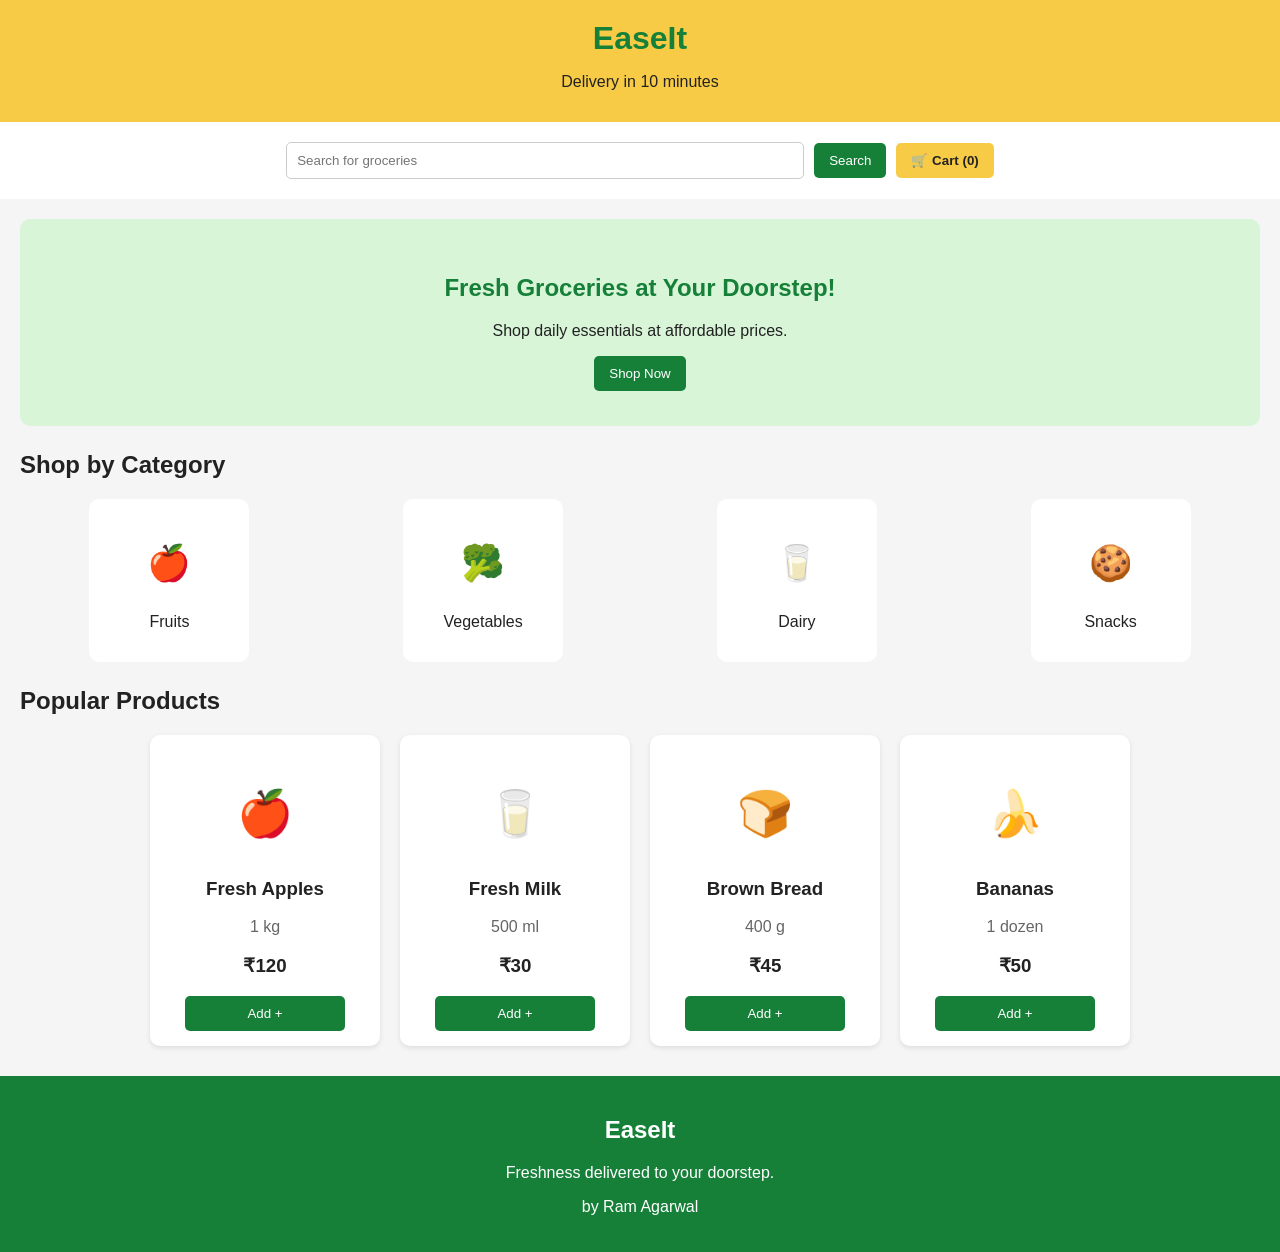
==== MSE/index.html @ 57626a85 "Add files via upload" ====
<!DOCTYPE html>
<html>
<head>
    <title>EaseIt Grocery Store</title>
    <link rel="stylesheet" href="style.css">
</head>

<body>

    <!-- Header -->
    <div class="header">
        <h1>EaseIt</h1>
        <p>Delivery in 10 minutes</p>
    </div>

    <!-- Search Bar -->
    
<!-- Search Bar and Cart -->
<div class="search">
    <input type="text" placeholder="Search for groceries">

    <button>Search</button>

    <button class="cart-button">
        🛒 Cart (<span id="cart-count">0</span>)
    </button>
</div>


    <!-- Banner -->
    <div class="banner">
        <h2>Fresh Groceries at Your Doorstep!</h2>
        <p>Shop daily essentials at affordable prices.</p>
        <button>Shop Now</button>
    </div>

    <!-- Categories -->
    <h2 class="heading">Shop by Category</h2>

    <div class="categories">

        <div class="category">
            <h2>🍎</h2>
            <p>Fruits</p>
        </div>

        <div class="category">
            <h2>🥦</h2>
            <p>Vegetables</p>
        </div>

        <div class="category">
            <h2>🥛</h2>
            <p>Dairy</p>
        </div>

        <div class="category">
            <h2>🍪</h2>
            <p>Snacks</p>
        </div>

    </div>

    <!-- Products -->
    <h2 class="heading">Popular Products</h2>

    <div class="products">

        <div class="product">
            <h2>🍎</h2>
            <h3>Fresh Apples</h3>
            <p>1 kg</p>
            <h3>₹120</h3>
            <button>Add +</button>
        </div>

        <div class="product">
            <h2>🥛</h2>
            <h3>Fresh Milk</h3>
            <p>500 ml</p>
            <h3>₹30</h3>
            <button>Add +</button>
        </div>

        <div class="product">
            <h2>🍞</h2>
            <h3>Brown Bread</h3>
            <p>400 g</p>
            <h3>₹45</h3>
            <button>Add +</button>
        </div>

        <div class="product">
            <h2>🍌</h2>
            <h3>Bananas</h3>
            <p>1 dozen</p>
            <h3>₹50</h3>
            <button>Add +</button>
        </div>

    </div>

    <!-- Footer -->
    <div class="footer">
        <h2>EaseIt</h2>
        <p>Freshness delivered to your doorstep.</p>
        <p> by Ram Agarwal </p>
    </div>

</body>
</html>
---- MSE/style.css ----
/* General Page */
body {
    margin: 0;
    padding: 0;
    font-family: Arial, sans-serif;
    background-color: #f5f5f5;
    color: #222;
}

/* Header */
.header {
    background-color: #f8cb46;
    padding: 15px;
    text-align: center;
}

.header h1 {
    color: #168039;
    margin: 5px;
}

/* Search Bar */

/* Search Bar and Cart */
.search {
    background-color: white;
    padding: 20px;
    display: flex;
    justify-content: center;
    align-items: center;
    gap: 10px;
    flex-wrap: wrap;
}

.search input {
    width: 40%;
    padding: 10px;
    border: 1px solid #ccc;
    border-radius: 5px;
}

.cart-button {
    background-color: #f8cb46;
    color: #222;
    font-weight: bold;
}

.cart-button:hover {
    background-color: #e9b92d;
}


button {
    background-color: #168039;
    color: white;
    padding: 10px 15px;
    border: none;
    border-radius: 5px;
    cursor: pointer;
}

button:hover {
    background-color: #105d2a;
}

/* Banner */
.banner {
    background-color: #d9f5d8;
    margin: 20px;
    padding: 35px;
    text-align: center;
    border-radius: 10px;
}

.banner h2 {
    color: #168039;
}

/* Headings */
.heading {
    margin: 25px 20px 15px;
}

/* Categories */
.categories {
    display: flex;
    justify-content: space-around;
    flex-wrap: wrap;
    gap: 15px;
    margin: 20px;
}

.category {
    background-color: white;
    width: 130px;
    padding: 15px;
    text-align: center;
    border-radius: 10px;
}

.category h2 {
    font-size: 35px;
}

/* Products */
.products {
    display: flex;
    justify-content: center;
    flex-wrap: wrap;
    gap: 20px;
    margin: 20px;
}

.product {
    background-color: white;
    width: 200px;
    padding: 15px;
    text-align: center;
    border-radius: 10px;
    box-shadow: 0 2px 5px #ddd;
}

.product h2 {
    font-size: 45px;
}

.product p {
    color: #666;
}

.product button {
    width: 80%;
}

/* Footer */
.footer {
    background-color: #168039;
    color: white;
    padding: 20px;
    margin-top: 30px;
    text-align: center;
}

/* Mobile View */
@media (max-width: 600px) {
    .search input {
        width: 60%;
    }

    .product {
        width: 130px;
    }
}
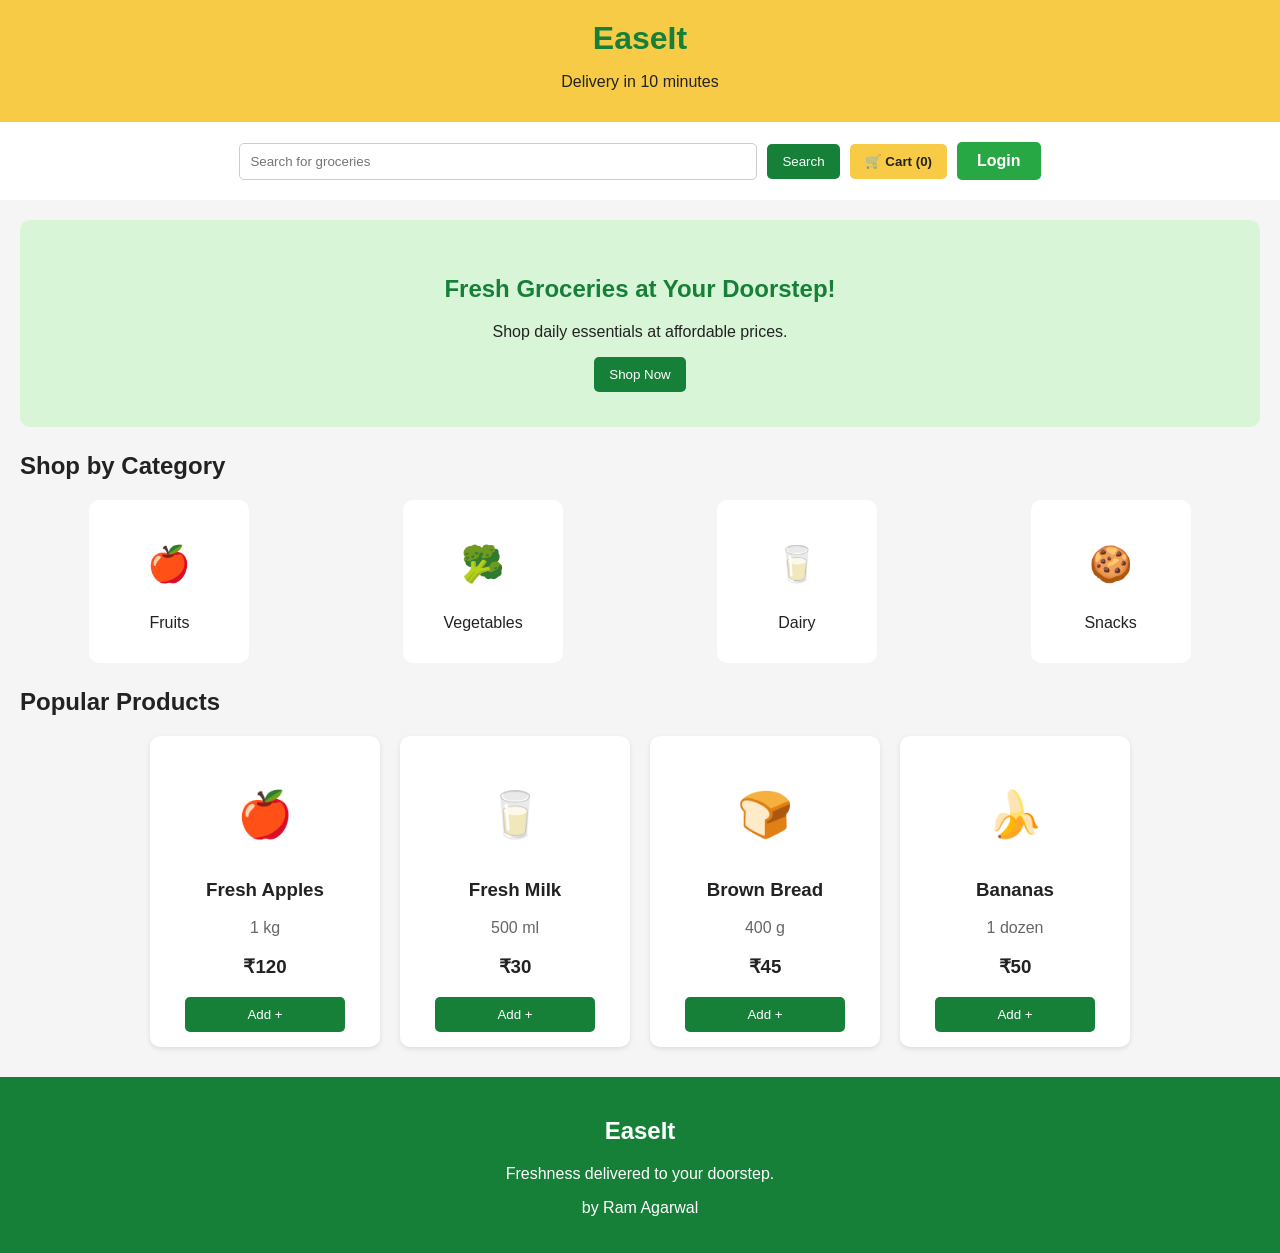
==== commit 57f85b89: "Add files via upload" ====
--- a/MSE/index.html
+++ b/MSE/index.html
@@ -1,4 +1,3 @@
-
 <!DOCTYPE html>
 <html>
 <head>
@@ -14,17 +13,19 @@
         <p>Delivery in 10 minutes</p>
     </div>
 
-    <!-- Search Bar -->
-    
-<!-- Search Bar and Cart -->
+<!-- Search Bar, Cart and Login -->
 <div class="search">
-    <input type="text" placeholder="Search for groceries">
+    <input type="text" id="search-bar" placeholder="Search for groceries">
 
-    <button>Search</button>
+    <button onclick="document.getElementById('search-bar').focus()">
+    Search
+</button>
 
-    <button class="cart-button">
+    <button class="cart-button" title="No items in cart">
         🛒 Cart (<span id="cart-count">0</span>)
     </button>
+
+    <a href="loginform.html" class="login-button">Login</a>
 </div>
 
 
@@ -32,11 +33,13 @@
     <div class="banner">
         <h2>Fresh Groceries at Your Doorstep!</h2>
         <p>Shop daily essentials at affordable prices.</p>
-        <button>Shop Now</button>
+        <button onclick="document.getElementById('shopping').scrollIntoView({behavior: 'smooth'})">
+    Shop Now
+</button>
     </div>
 
     <!-- Categories -->
-    <h2 class="heading">Shop by Category</h2>
+    <h2 class="heading" id="shopping">Shop by Category</h2>
 
     <div class="categories">
 
--- a/MSE/style.css
+++ b/MSE/style.css
@@ -63,6 +63,20 @@
 button:hover {
     background-color: #105d2a;
 }
+.login-button {
+    display: inline-block;
+    padding: 10px 20px;
+    background-color: #28a745;
+    color: white;
+    text-decoration: none;
+    border-radius: 5px;
+    font-weight: bold;
+}
+
+.login-button:hover {
+    background-color: #218838;
+}
+
 
 /* Banner */
 .banner {
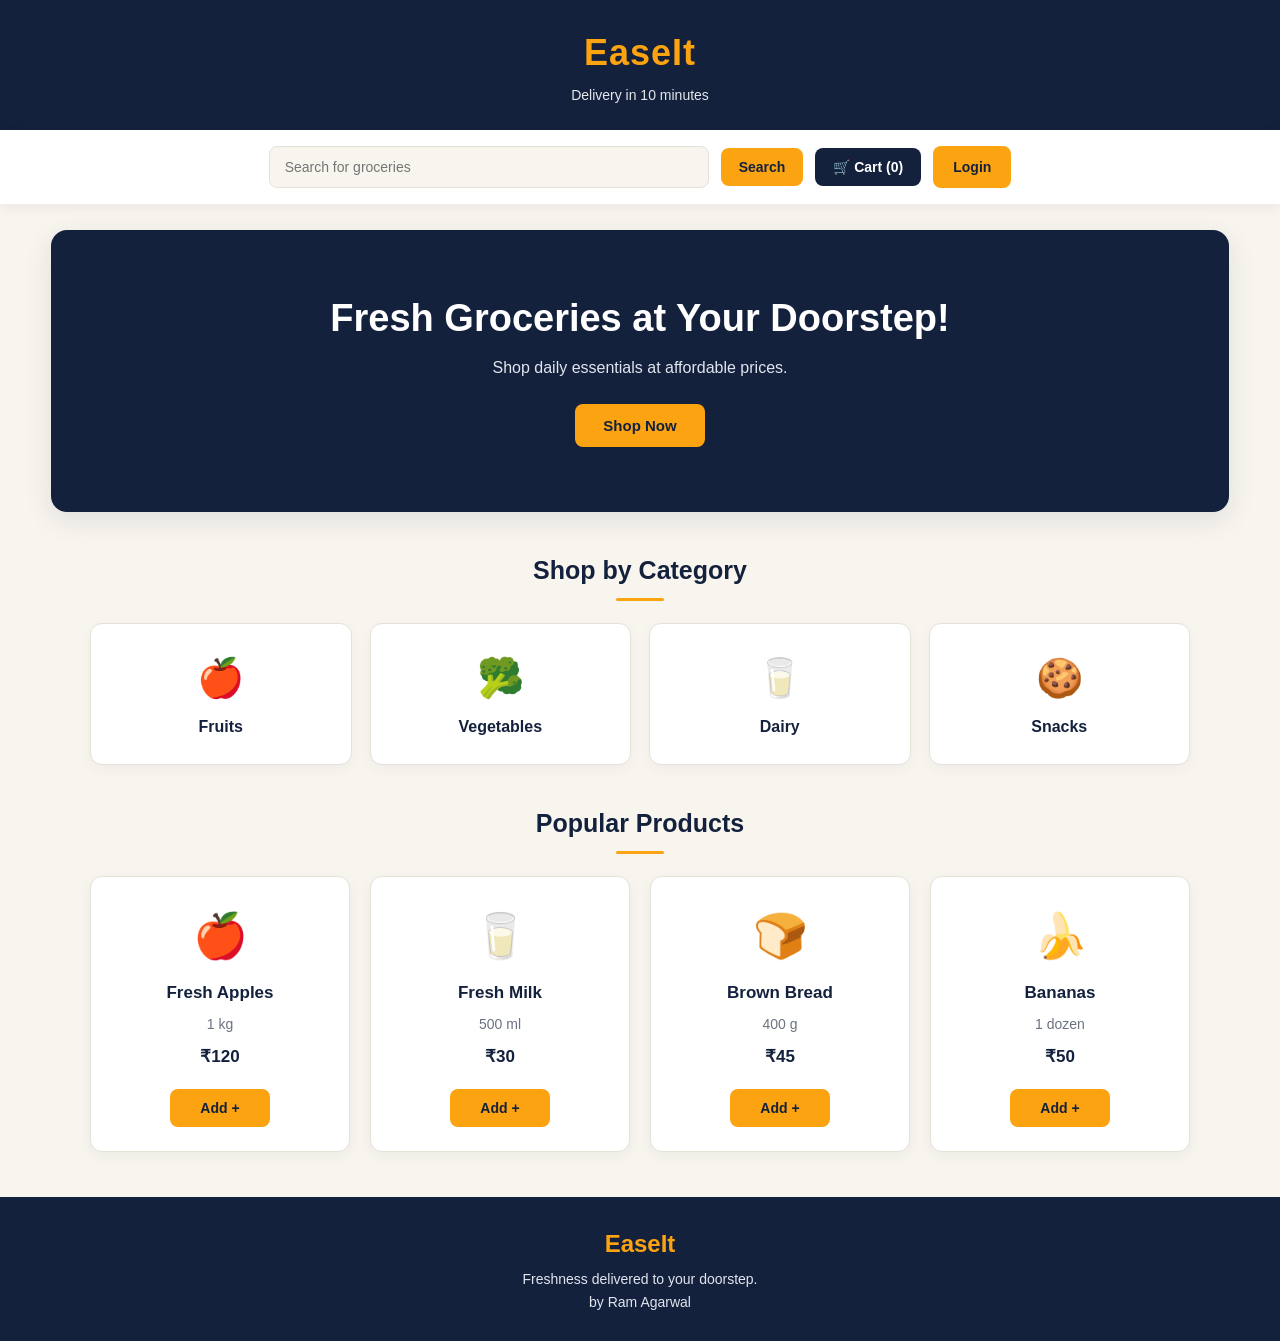
==== commit 50c30634: "Add files via upload" ====
--- a/MSE/index.html
+++ b/MSE/index.html
@@ -17,9 +17,7 @@
 <div class="search">
     <input type="text" id="search-bar" placeholder="Search for groceries">
 
-    <button onclick="document.getElementById('search-bar').focus()">
-    Search
-</button>
+<button onclick="searchProducts()">Search</button>
 
     <button class="cart-button" title="No items in cart">
         🛒 Cart (<span id="cart-count">0</span>)
@@ -43,22 +41,22 @@
 
     <div class="categories">
 
-        <div class="category">
+        <div class="category" data-name="fruits">
             <h2>🍎</h2>
             <p>Fruits</p>
         </div>
 
-        <div class="category">
+        <div class="category" data-name="vegetables">
             <h2>🥦</h2>
             <p>Vegetables</p>
         </div>
 
-        <div class="category">
+        <div class="category" data-name="dairy">
             <h2>🥛</h2>
             <p>Dairy</p>
         </div>
 
-        <div class="category">
+        <div class="category" data-name="snacks">
             <h2>🍪</h2>
             <p>Snacks</p>
         </div>
@@ -70,36 +68,36 @@
 
     <div class="products">
 
-        <div class="product">
+        <div class="product" data-name="apples">
             <h2>🍎</h2>
             <h3>Fresh Apples</h3>
             <p>1 kg</p>
             <h3>₹120</h3>
-            <button>Add +</button>
-        </div>
-
-        <div class="product">
+            <button onclick="addToCart('apples', 120)">Add +</button>
+        </div>
+
+        <div class="product" data-name="milk">
             <h2>🥛</h2>
             <h3>Fresh Milk</h3>
             <p>500 ml</p>
             <h3>₹30</h3>
-            <button>Add +</button>
-        </div>
-
-        <div class="product">
+            <button onclick="addToCart('milk', 30)">Add +</button>
+        </div>
+
+        <div class="product" data-name="bread">
             <h2>🍞</h2>
             <h3>Brown Bread</h3>
             <p>400 g</p>
             <h3>₹45</h3>
-            <button>Add +</button>
-        </div>
-
-        <div class="product">
+            <button onclick="addToCart('bread', 45)">Add +</button>
+        </div>
+
+        <div class="product" data-name="bananas">
             <h2>🍌</h2>
             <h3>Bananas</h3>
             <p>1 dozen</p>
             <h3>₹50</h3>
-            <button>Add +</button>
+            <button onclick="addToCart('bananas', 50)">Add +</button>
         </div>
 
     </div>
@@ -111,5 +109,96 @@
         <p> by Ram Agarwal </p>
     </div>
 
+        <script>
+        function searchProducts() {
+    let input = document.getElementById("search-bar");
+    let searchText = input.value.toLowerCase().trim();
+
+    let products = document.querySelectorAll(".product");
+    let found = false;
+
+    products.forEach(function(product) {
+        let name = product.getAttribute("data-name");
+
+        if (name.includes(searchText) && searchText !== "") {
+            product.style.display = "block";
+
+            if (!found) {
+                product.scrollIntoView({
+                    behavior: "smooth",
+                    block: "center"
+                });
+            }
+
+            found = true;
+        } else {
+            product.style.display = "none";
+        }
+    });
+
+    if (!found) {
+        alert("No matching products found!");
+    }
+}
+
+// Search when Enter is pressed
+document.getElementById("search-bar").addEventListener("keydown", function(event) {
+    if (event.key === "Enter") {
+        searchProducts();
+    }
+});
+// Store cart items
+let cart = [];
+
+function addToCart(name, price) {
+    let item = cart.find(product => product.name === name);
+
+    if (item) {
+        item.quantity++;
+    } else {
+        cart.push({
+            name: name,
+            price: price,
+            quantity: 1
+        });
+    }
+
+    updateCartCount();
+    alert(name + " added to cart!");
+}
+
+function updateCartCount() {
+    let count = 0;
+
+    cart.forEach(function(item) {
+        count += item.quantity;
+    });
+
+    document.getElementById("cart-count").textContent = count;
+}
+
+function showCart() {
+    if (cart.length === 0) {
+        alert("Your cart is empty!");
+        return;
+    }
+
+    let message = "YOUR EASEIT CART\n\n";
+    let total = 0;
+
+    cart.forEach(function(item) {
+        let subtotal = item.price * item.quantity;
+        total += subtotal;
+
+        message += item.name + " x " + item.quantity
+            + " = ₹" + subtotal + "\n";
+    });
+
+    message += "\nTotal Amount: ₹" + total;
+
+    alert(message);
+}
+    </script>
+
 </body>
-</html>
+</html>
--- a/MSE/style.css
+++ b/MSE/style.css
@@ -1,168 +1,487 @@
-
-/* General Page */
-body {
+/* =========================
+   EASEIT: MIDNIGHT NAVY & GOLD
+   ========================= */
+
+:root {
+    --navy: #14213D;
+    --navy-light: #23375D;
+    --gold: #FCA311;
+    --gold-hover: #E89500;
+    --cream: #F8F5EF;
+    --white: #FFFFFF;
+    --text: #202938;
+    --muted: #6B7280;
+    --border: #E4E1D9;
+    --shadow: 0 8px 28px rgba(20, 33, 61, 0.10);
+}
+
+* {
     margin: 0;
     padding: 0;
-    font-family: Arial, sans-serif;
-    background-color: #f5f5f5;
-    color: #222;
-}
-
-/* Header */
+    box-sizing: border-box;
+}
+
+html {
+    scroll-behavior: smooth;
+    scroll-padding-top: 24px;
+}
+
+body {
+    font-family: Arial, Helvetica, sans-serif;
+    background-color: var(--cream);
+    color: var(--text);
+    line-height: 1.6;
+}
+
+/* =========================
+   GROCERY STORE HEADER
+   ========================= */
+
 .header {
-    background-color: #f8cb46;
-    padding: 15px;
-    text-align: center;
-}
-
-.header h1 {
-    color: #168039;
-    margin: 5px;
-}
-
-/* Search Bar */
-
-/* Search Bar and Cart */
+    background: var(--navy);
+    color: var(--white);
+    text-align: center;
+    padding: 24px 20px;
+}
+
+.header h1,
+.logo {
+    color: var(--gold);
+    font-size: 36px;
+    font-weight: 800;
+    letter-spacing: 1px;
+}
+
+.header p {
+    color: #E5E7EB;
+    font-size: 14px;
+    margin-top: 2px;
+}
+
+/* =========================
+   SEARCH, CART & LOGIN BAR
+   ========================= */
+
 .search {
-    background-color: white;
-    padding: 20px;
     display: flex;
     justify-content: center;
     align-items: center;
-    gap: 10px;
     flex-wrap: wrap;
+    gap: 12px;
+    padding: 16px 5%;
+    background: var(--white);
+    box-shadow: 0 3px 12px rgba(20, 33, 61, 0.06);
 }
 
 .search input {
-    width: 40%;
-    padding: 10px;
-    border: 1px solid #ccc;
-    border-radius: 5px;
-}
-
-.cart-button {
-    background-color: #f8cb46;
-    color: #222;
-    font-weight: bold;
-}
-
-.cart-button:hover {
-    background-color: #e9b92d;
-}
-
-
-button {
-    background-color: #168039;
-    color: white;
-    padding: 10px 15px;
+    flex: 1;
+    min-width: 180px;
+    max-width: 440px;
+    padding: 12px 15px;
+    border: 1px solid var(--border);
+    border-radius: 8px;
+    font-size: 14px;
+    background: var(--cream);
+    color: var(--text);
+    outline: none;
+}
+
+.search input:focus {
+    border-color: var(--gold);
+    box-shadow: 0 0 0 3px rgba(252, 163, 17, 0.18);
+}
+
+/* General buttons */
+
+button,
+.login-button {
+    font-family: inherit;
+    font-size: 14px;
+    font-weight: 700;
+    cursor: pointer;
     border: none;
-    border-radius: 5px;
-    cursor: pointer;
-}
-
-button:hover {
-    background-color: #105d2a;
-}
+    border-radius: 8px;
+    transition: background-color 0.2s,
+                transform 0.2s,
+                box-shadow 0.2s;
+}
+
+.search button,
+.banner button,
+.product button {
+    background: var(--gold);
+    color: var(--navy);
+    padding: 11px 18px;
+}
+
+.search button:hover,
+.banner button:hover,
+.product button:hover {
+    background: var(--gold-hover);
+    transform: translateY(-2px);
+    box-shadow: 0 4px 12px rgba(252, 163, 17, 0.25);
+}
+
+.search .cart-button {
+    background: var(--navy);
+    color: var(--white);
+}
+
+.search .cart-button:hover {
+    background: var(--navy-light);
+}
+
 .login-button {
     display: inline-block;
+    background: var(--gold);
+    color: var(--navy);
+    text-decoration: none;
     padding: 10px 20px;
-    background-color: #28a745;
-    color: white;
-    text-decoration: none;
-    border-radius: 5px;
-    font-weight: bold;
 }
 
 .login-button:hover {
-    background-color: #218838;
-}
-
-
-/* Banner */
+    background: var(--gold-hover);
+    transform: translateY(-2px);
+}
+
+/* =========================
+   HERO BANNER
+   ========================= */
+
 .banner {
-    background-color: #d9f5d8;
-    margin: 20px;
+    margin: 26px auto;
+    width: 92%;
+    padding: 65px 24px;
+    text-align: center;
+    color: var(--white);
+    background: var(--navy);
+    border-radius: 16px;
+    box-shadow: var(--shadow);
+}
+
+.banner h2 {
+    font-size: clamp(25px, 4vw, 38px);
+    line-height: 1.25;
+    margin-bottom: 12px;
+}
+
+.banner p {
+    color: #E0E5EE;
+    margin-bottom: 24px;
+}
+
+.banner button {
+    padding: 13px 28px;
+    font-size: 15px;
+}
+
+/* =========================
+   SECTION HEADINGS
+   ========================= */
+
+.heading {
+    text-align: center;
+    color: var(--navy);
+    font-size: 25px;
+    margin: 38px 15px 22px;
+}
+
+.heading::after {
+    content: "";
+    display: block;
+    width: 48px;
+    height: 3px;
+    background: var(--gold);
+    margin: 8px auto 0;
+    border-radius: 10px;
+}
+
+/* =========================
+   CATEGORIES
+   ========================= */
+
+.categories {
+    display: grid;
+    grid-template-columns: repeat(4, minmax(0, 1fr));
+    gap: 18px;
+    width: 90%;
+    max-width: 1100px;
+    margin: 0 auto 35px;
+}
+
+.category {
+    text-align: center;
+    padding: 24px 12px;
+    background: var(--white);
+    border: 1px solid var(--border);
+    border-radius: 12px;
+    box-shadow: 0 4px 14px rgba(20, 33, 61, 0.04);
+    transition: transform 0.2s, box-shadow 0.2s;
+}
+
+.category:hover {
+    transform: translateY(-4px);
+    box-shadow: var(--shadow);
+    border-color: var(--gold);
+}
+
+.category h2 {
+    font-size: 38px;
+    margin-bottom: 5px;
+}
+
+.category p {
+    color: var(--navy);
+    font-weight: 700;
+}
+
+/* =========================
+   PRODUCT CARDS
+   ========================= */
+
+.products {
+    display: grid;
+    grid-template-columns: repeat(4, minmax(0, 1fr));
+    gap: 20px;
+    width: 90%;
+    max-width: 1100px;
+    margin: 0 auto 45px;
+    align-items: stretch;
+}
+
+.product {
+    text-align: center;
+    background: var(--white);
+    border: 1px solid var(--border);
+    border-radius: 12px;
+    padding: 24px 16px;
+    box-shadow: 0 4px 14px rgba(20, 33, 61, 0.05);
+    transition: transform 0.2s, box-shadow 0.2s;
+}
+
+.product:hover {
+    transform: translateY(-5px);
+    box-shadow: var(--shadow);
+}
+
+.product h2 {
+    font-size: 44px;
+    margin-bottom: 8px;
+}
+
+.product h3 {
+    color: var(--navy);
+    margin: 7px 0;
+    font-size: 17px;
+}
+
+.product p {
+    color: var(--muted);
+    font-size: 14px;
+}
+
+.product button {
+    margin-top: 12px;
+    min-width: 100px;
+}
+
+/* =========================
+   FOOTER
+   ========================= */
+
+.footer {
+    background: var(--navy);
+    color: var(--white);
+    text-align: center;
+    padding: 28px 20px;
+    margin-top: 45px;
+}
+
+.footer h2 {
+    color: var(--gold);
+    margin-bottom: 5px;
+}
+
+.footer p {
+    color: #E0E5EE;
+    font-size: 14px;
+}
+
+/* =========================
+   LOGIN & REGISTRATION CARDS
+   ========================= */
+
+.login-container,
+.registration-container {
+    width: 92%;
+    max-width: 440px;
+    margin: 45px auto;
     padding: 35px;
-    text-align: center;
-    border-radius: 10px;
-}
-
-.banner h2 {
-    color: #168039;
-}
-
-/* Headings */
-.heading {
-    margin: 25px 20px 15px;
-}
-
-/* Categories */
-.categories {
+    background: var(--white);
+    border: 1px solid var(--border);
+    border-radius: 16px;
+    box-shadow: var(--shadow);
+}
+
+.registration-container {
+    max-width: 480px;
+}
+
+.logo {
+    text-align: center;
+    margin-bottom: 4px;
+}
+
+.tagline {
+    text-align: center;
+    color: var(--muted);
+    font-size: 14px;
+    margin-bottom: 25px;
+}
+
+.login-container h2,
+.registration-container h2 {
+    text-align: center;
+    color: var(--navy);
+    margin-bottom: 24px;
+}
+
+.form-group {
+    margin-bottom: 18px;
+}
+
+.form-group > label,
+.login-container form > label,
+.registration-container form > label {
+    display: block;
+    font-weight: 700;
+    font-size: 14px;
+    color: var(--navy);
+    margin-bottom: 7px;
+}
+
+.login-container input,
+.registration-container input[type="text"],
+.registration-container input[type="email"],
+.registration-container input[type="number"],
+.registration-container input[type="date"],
+.registration-container input[type="password"],
+.registration-container input[type="file"] {
+    width: 100%;
+    padding: 12px;
+    font-family: inherit;
+    font-size: 14px;
+    color: var(--text);
+    background: var(--cream);
+    border: 1px solid var(--border);
+    border-radius: 8px;
+}
+
+.login-container input:focus,
+.registration-container input:focus {
+    outline: none;
+    border-color: var(--gold);
+    box-shadow: 0 0 0 3px rgba(252, 163, 17, 0.16);
+}
+
+.gender-options {
     display: flex;
-    justify-content: space-around;
     flex-wrap: wrap;
-    gap: 15px;
-    margin: 20px;
-}
-
-.category {
-    background-color: white;
-    width: 130px;
-    padding: 15px;
-    text-align: center;
-    border-radius: 10px;
-}
-
-.category h2 {
-    font-size: 35px;
-}
-
-/* Products */
-.products {
+    gap: 16px;
+    align-items: center;
+}
+
+.gender-options label {
     display: flex;
-    justify-content: center;
-    flex-wrap: wrap;
-    gap: 20px;
-    margin: 20px;
-}
-
-.product {
-    background-color: white;
-    width: 200px;
-    padding: 15px;
-    text-align: center;
-    border-radius: 10px;
-    box-shadow: 0 2px 5px #ddd;
-}
-
-.product h2 {
-    font-size: 45px;
-}
-
-.product p {
-    color: #666;
-}
-
-.product button {
-    width: 80%;
-}
-
-/* Footer */
-.footer {
-    background-color: #168039;
-    color: white;
-    padding: 20px;
-    margin-top: 30px;
-    text-align: center;
-}
-
-/* Mobile View */
-@media (max-width: 600px) {
+    align-items: center;
+    gap: 6px;
+    cursor: pointer;
+    font-size: 14px;
+}
+
+.gender-options input {
+    accent-color: var(--navy);
+}
+
+/* Login, registration and reset buttons */
+
+.btn {
+    width: 100%;
+    padding: 12px 16px;
+    font-size: 14px;
+    font-weight: 700;
+    border-radius: 8px;
+}
+
+.login-btn,
+.submit-btn {
+    background: var(--gold);
+    color: var(--navy);
+}
+
+.login-btn:hover,
+.submit-btn:hover {
+    background: var(--gold-hover);
+}
+
+.register-btn,
+.reset-btn {
+    background: var(--navy);
+    color: var(--white);
+    margin-top: 12px;
+}
+
+.register-btn:hover,
+.reset-btn:hover {
+    background: var(--navy-light);
+}
+
+.registration-container .login-btn {
+    margin-top: 15px;
+}
+
+.login-container .footer,
+.registration-container .footer {
+    margin-top: 24px;
+    color: var(--muted);
+    font-size: 12px;
+    text-align: center;
+}
+
+/* =========================
+   RESPONSIVE LAYOUT
+   ========================= */
+
+@media (max-width: 700px) {
+    .categories,
+    .products {
+        grid-template-columns: repeat(2, minmax(0, 1fr));
+        gap: 12px;
+        width: 92%;
+    }
+
+    .banner {
+        padding: 45px 18px;
+    }
+
+    .search {
+        padding: 14px;
+    }
+
     .search input {
-        width: 60%;
-    }
-
-    .product {
-        width: 130px;
-    }
-}
+        flex-basis: 100%;
+        max-width: none;
+    }
+
+    .login-container,
+    .registration-container {
+        padding: 26px 20px;
+    }
+}
+
+@media (max-width: 360px) {
+    .categories,
+    .products {
+        grid-template-columns: 1fr;
+    }
+}
